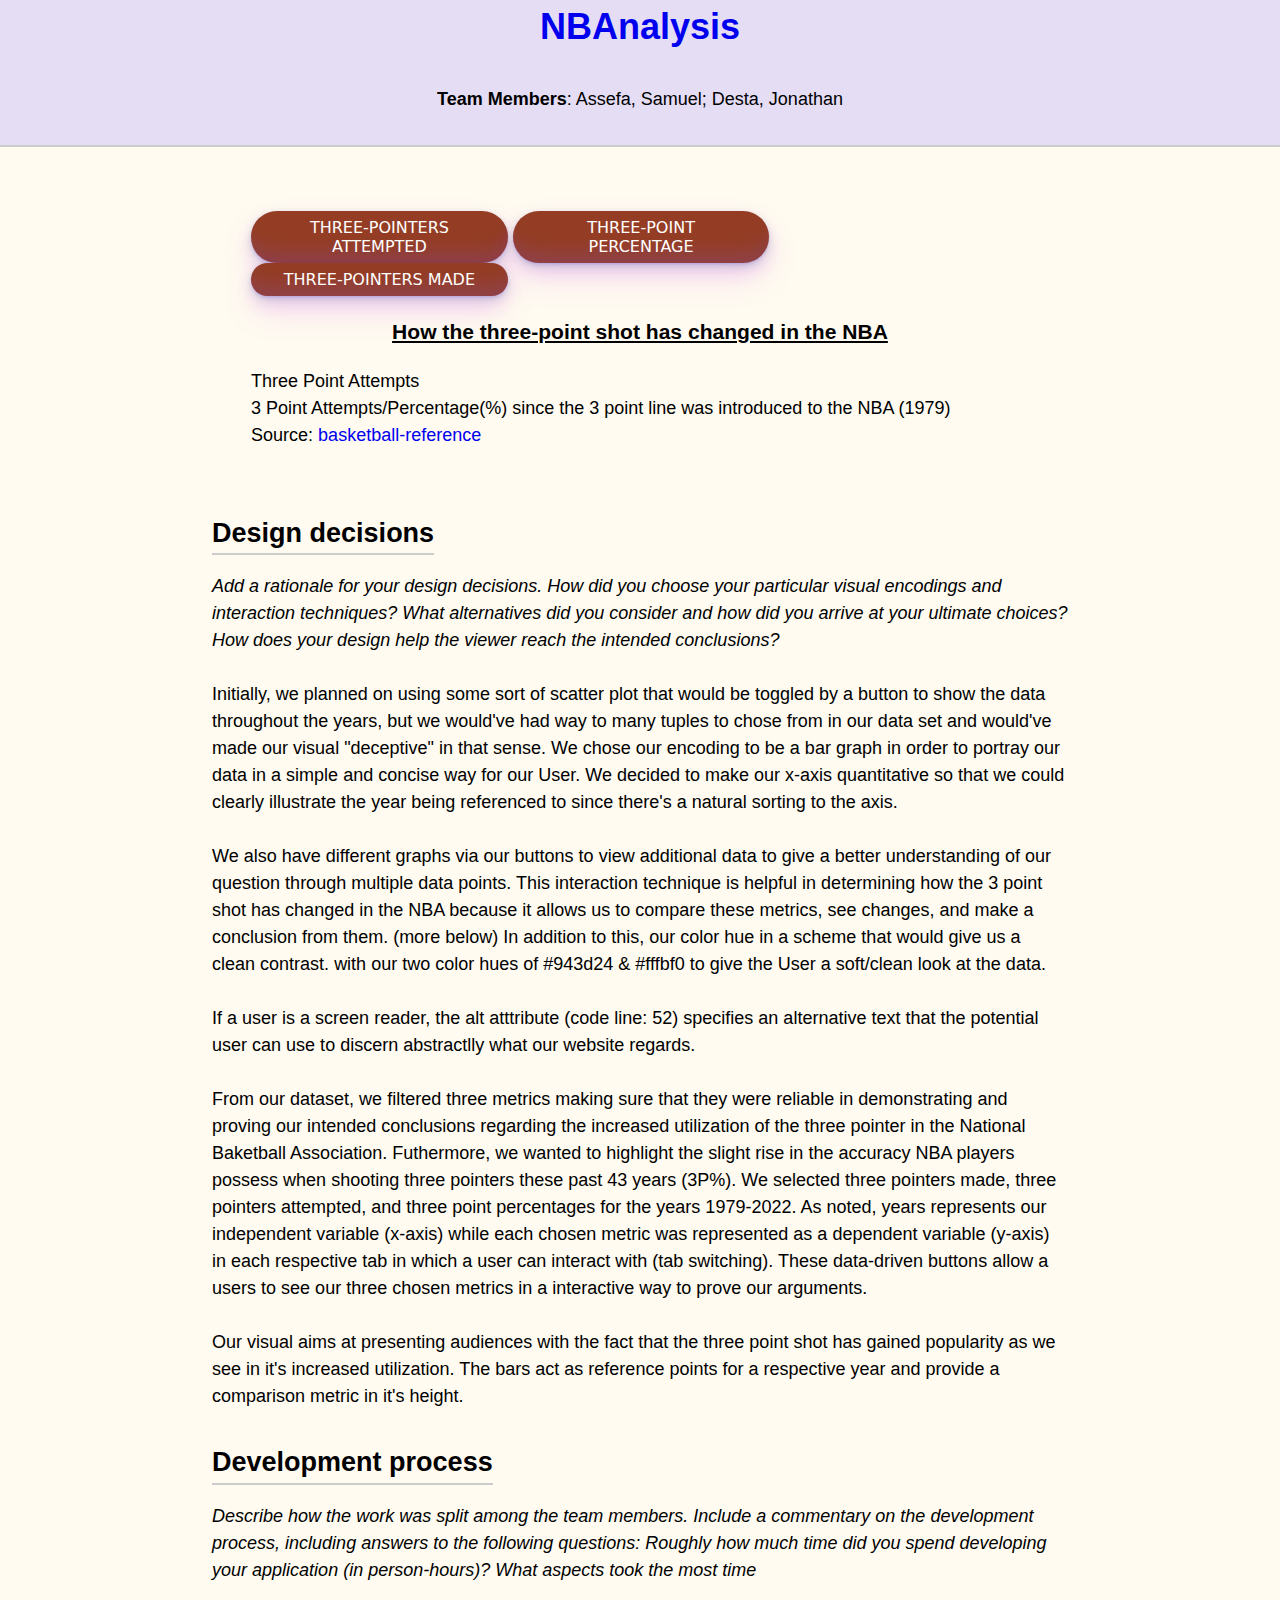
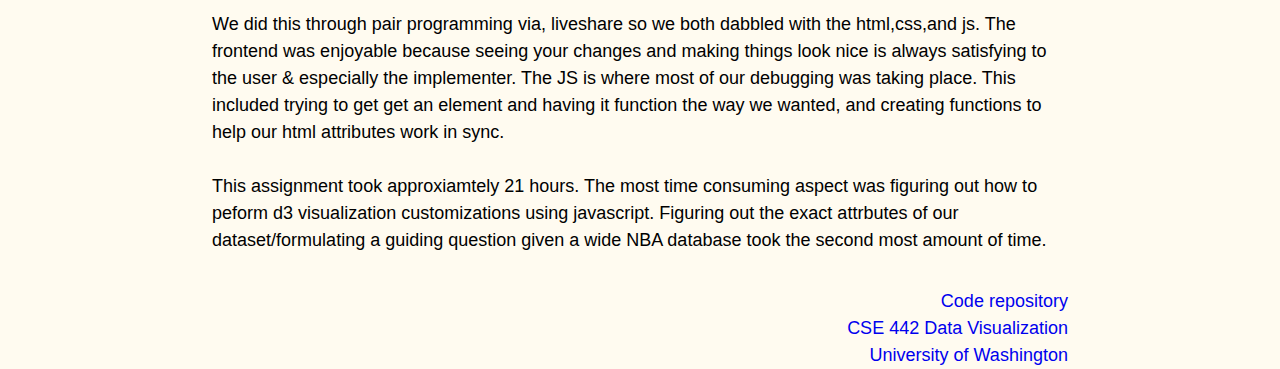
==== index.html @ b682032b "file structure" ====
<!DOCTYPE html>
<html lang="en">
  <head>
    <!--<script src="https://d3js.org/d3.v3.min.js" charset="utf-8"></script> -->

    <meta content="utf-8" http-equiv="encoding" />
    <meta charset="utf-8" />
    <meta name="viewport" content="width=device-width, initial-scale=1" />
    <!-- Uncomment if you want your page to NOT be indexed by search engines: -->
    <!-- <meta name="robots" content="none"> -->
    <link rel="stylesheet" href="style.css" />
    <title>NBAnalysis</title>

    <!-- Uncomment if using d3: -->
    <script src="https://d3js.org/d3.v4.js"></script>
  </head>

  <!------------------------------------------------------------>
  <!-- You are free to modify this template however you want! -->
  <!------------------------------------------------------------>

  <body>
    <header>
      <h1 id="headerTitle"><a href=".">NBAnalysis</a></h1>

      <p><strong>Team Members</strong>: Assefa, Samuel; Desta, Jonathan</p>
    </header>

    <main>
      <div>
        <button
          onclick="update('threeAttempts', 'Three Point Attempts'); changeLabel()"
        >
          THREE-POINTERS ATTEMPTED
        </button>
        <button
          onclick="update('threePercentage', 'Three Point %'); changeLabel2()"
        >
          THREE-POINT PERCENTAGE
        </button>
        <button
          onclick="update('threesMade', 'Three Points Made'); changeLabel3()"
        >
          THREE-POINTERS MADE
        </button>
      </div>
      <div>
        <h3 id="title">How the three-point shot has changed in the NBA</h3>
      </div>
      <p id="ylabel">Three Point Attempts</p>

      <div id="graphVisual"></div>
      <p>
        3 Point Attempts/Percentage(%) since the 3 point line was introduced to
        the NBA (1979)<br />
        Source:
        <a
          href="https://www.basketball-reference.com/leagues/NBA_stats_totals.html"
          alt="link to our nba dataset"
          >basketball-reference</a
        >
      </p>

      <!-- Visualization -->
    </main>

    <!-- If you put your rationale in your README, you can delete these two sections: -->

    <section>
      <h2>Design decisions</h2>
      <p>
        <em
          >Add a rationale for your design decisions. How did you choose your
          particular visual encodings and interaction techniques? What
          alternatives did you consider and how did you arrive at your ultimate
          choices? How does your design help the viewer reach the intended
          conclusions?</em
        >
        <br /><br />

        Initially, we planned on using some sort of scatter plot that would be
        toggled by a button to show the data throughout the years, but we
        would've had way to many tuples to chose from in our data set and
        would've made our visual "deceptive" in that sense. We chose our
        encoding to be a bar graph in order to portray our data in a simple and
        concise way for our User. We decided to make our x-axis quantitative so
        that we could clearly illustrate the year being referenced to since
        there's a natural sorting to the axis.<br /><br />

        We also have different graphs via our buttons to view additional data to
        give a better understanding of our question through multiple data
        points. This interaction technique is helpful in determining how the 3
        point shot has changed in the NBA because it allows us to compare these
        metrics, see changes, and make a conclusion from them. (more below) In
        addition to this, our color hue in a scheme that would give us a clean
        contrast. with our two color hues of #943d24 & #fffbf0 to give the User
        a soft/clean look at the data.<br /><br />

        If a user is a screen reader, the alt atttribute (code line: 52)
        specifies an alternative text that the potential user can use to discern
        abstractlly what our website regards.<br />

        <br />
        From our dataset, we filtered three metrics making sure that they were
        reliable in demonstrating and proving our intended conclusions regarding
        the increased utilization of the three pointer in the National Baketball
        Association. Futhermore, we wanted to highlight the slight rise in the
        accuracy NBA players possess when shooting three pointers these past 43
        years (3P%). We selected three pointers made, three pointers attempted,
        and three point percentages for the years 1979-2022. As noted, years
        represents our independent variable (x-axis) while each chosen metric
        was represented as a dependent variable (y-axis) in each respective tab
        in which a user can interact with (tab switching). These data-driven
        buttons allow a users to see our three chosen metrics in a interactive
        way to prove our arguments. <br />

        <br />
        Our visual aims at presenting audiences with the fact that the three
        point shot has gained popularity as we see in it's increased
        utilization. The bars act as reference points for a respective year and
        provide a comparison metric in it's height.
      </p>
      <p>
        <!-- TODO: Rationale -->
      </p>
    </section>

    <section>
      <h2>Development process</h2>
      <p>
        <em
          >Describe how the work was split among the team members. Include a
          commentary on the development process, including answers to the
          following questions: Roughly how much time did you spend developing
          your application (in person-hours)? What aspects took the most
          time</em
        ><br /><br />

        We did this through pair programming via, liveshare so we both dabbled
        with the html,css,and js. The frontend was enjoyable because seeing your
        changes and making things look nice is always satisfying to the user &
        especially the implementer. The JS is where most of our debugging was
        taking place. This included trying to get get an element and having it
        function the way we wanted, and creating functions to help our html
        attributes work in sync.

        <br />

        <br />
        This assignment took approxiamtely 21 hours. The most time consuming
        aspect was figuring out how to peform d3 visualization customizations
        using javascript. Figuring out the exact attrbutes of our
        dataset/formulating a guiding question given a wide NBA database took
        the second most amount of time.
      </p>
      <p>
        <!-- TODO: Development Process -->
      </p>
    </section>

    <footer>
      <p>
        <a href="https://gitlab.cs.washington.edu/cse442-22au/a3/NBAnalysis"
          >Code repository</a
        >
        <br />
        <a href="https://courses.cs.washington.edu/courses/cse442/22au/"
          >CSE 442 Data Visualization</a
        >
        <br />
        <a href="https://www.washington.edu">University of Washington</a>
      </p>
    </footer>
    <script src="main.js"></script>
  </body>
</html>
---- style.css ----
/* Reset padding and margin */
* {
  margin: 0;
  padding: 0;
}

body {
  font: 18px/1.5 "Avenir", "Avenir Next", "Helvetica Neue", Arial, sans-serif;
  background-color: #fffbf0;
  
}

header{
  width: 100%;
  text-align: center;


}

section,
footer {
  max-width: 90ex;
  margin: 0 auto;
}

header {
  padding-bottom: 32px;
  border-bottom: 2px solid #ccc;
  background-color: #e4ddf4;
}

main {
  width: fit-content;
  margin: 64px auto;
}

footer {
  padding-top: 16px;
  text-align: right;
}

h1 {
  margin-bottom: 32px;
  color: #492a7c;
}

h2 {
  width: fit-content;
  margin: 32px 0 16px;
  border-bottom: 2px solid #ccc;
}

a {
  text-decoration: none;
}

section p {
  margin: 1em 0;
}



button {
  width: 33%;
  background-color: #943d24;
  border-radius: 100px;
  box-shadow: rgba(130, 84, 222, 0.2) 0 -25px 18px -14px inset,rgba(123, 62, 222, 0.15) 0 1px 2px,rgba(126, 76, 224, 0.15) 0 2px 4px,rgba(44, 187, 99, .15) 0 4px 8px,rgba(157, 47, 230, 0.15) 0 8px 16px,rgba(202, 48, 232, 0.15) 0 16px 32px;
  color: white;
  cursor: pointer;
  display: inline-block;
  font-family: CerebriSans-Regular,-apple-system,system-ui,Roboto,sans-serif;
  padding: 7px 20px;
  text-align: center;
  text-decoration: none;
  transition: all 250ms;
  border: 0;
  font-size: 16px;
  user-select: none;
  -webkit-user-select: none;
  touch-action: manipulation;
}

button:hover {
  box-shadow: rgba(151, 37, 212, 0.35) 0 -25px 18px -14px inset,rgba(138, 50, 221, 0.25) 0 1px 2px,rgba(182, 72, 226, 0.25) 0 2px 4px,rgba(188, 60, 230, 0.25) 0 4px 8px,rgba(162, 52, 230, 0.25) 0 8px 16px,rgba(178, 86, 240, 0.25) 0 16px 32px;
  transform: scale(1.05) rotate(-1deg);
}

#title{
  text-align: center;
  padding: 10px;
  margin: 10px;
  text-decoration:underline
}

#ylabel{
  left: 10px;
  top: 20px;
}
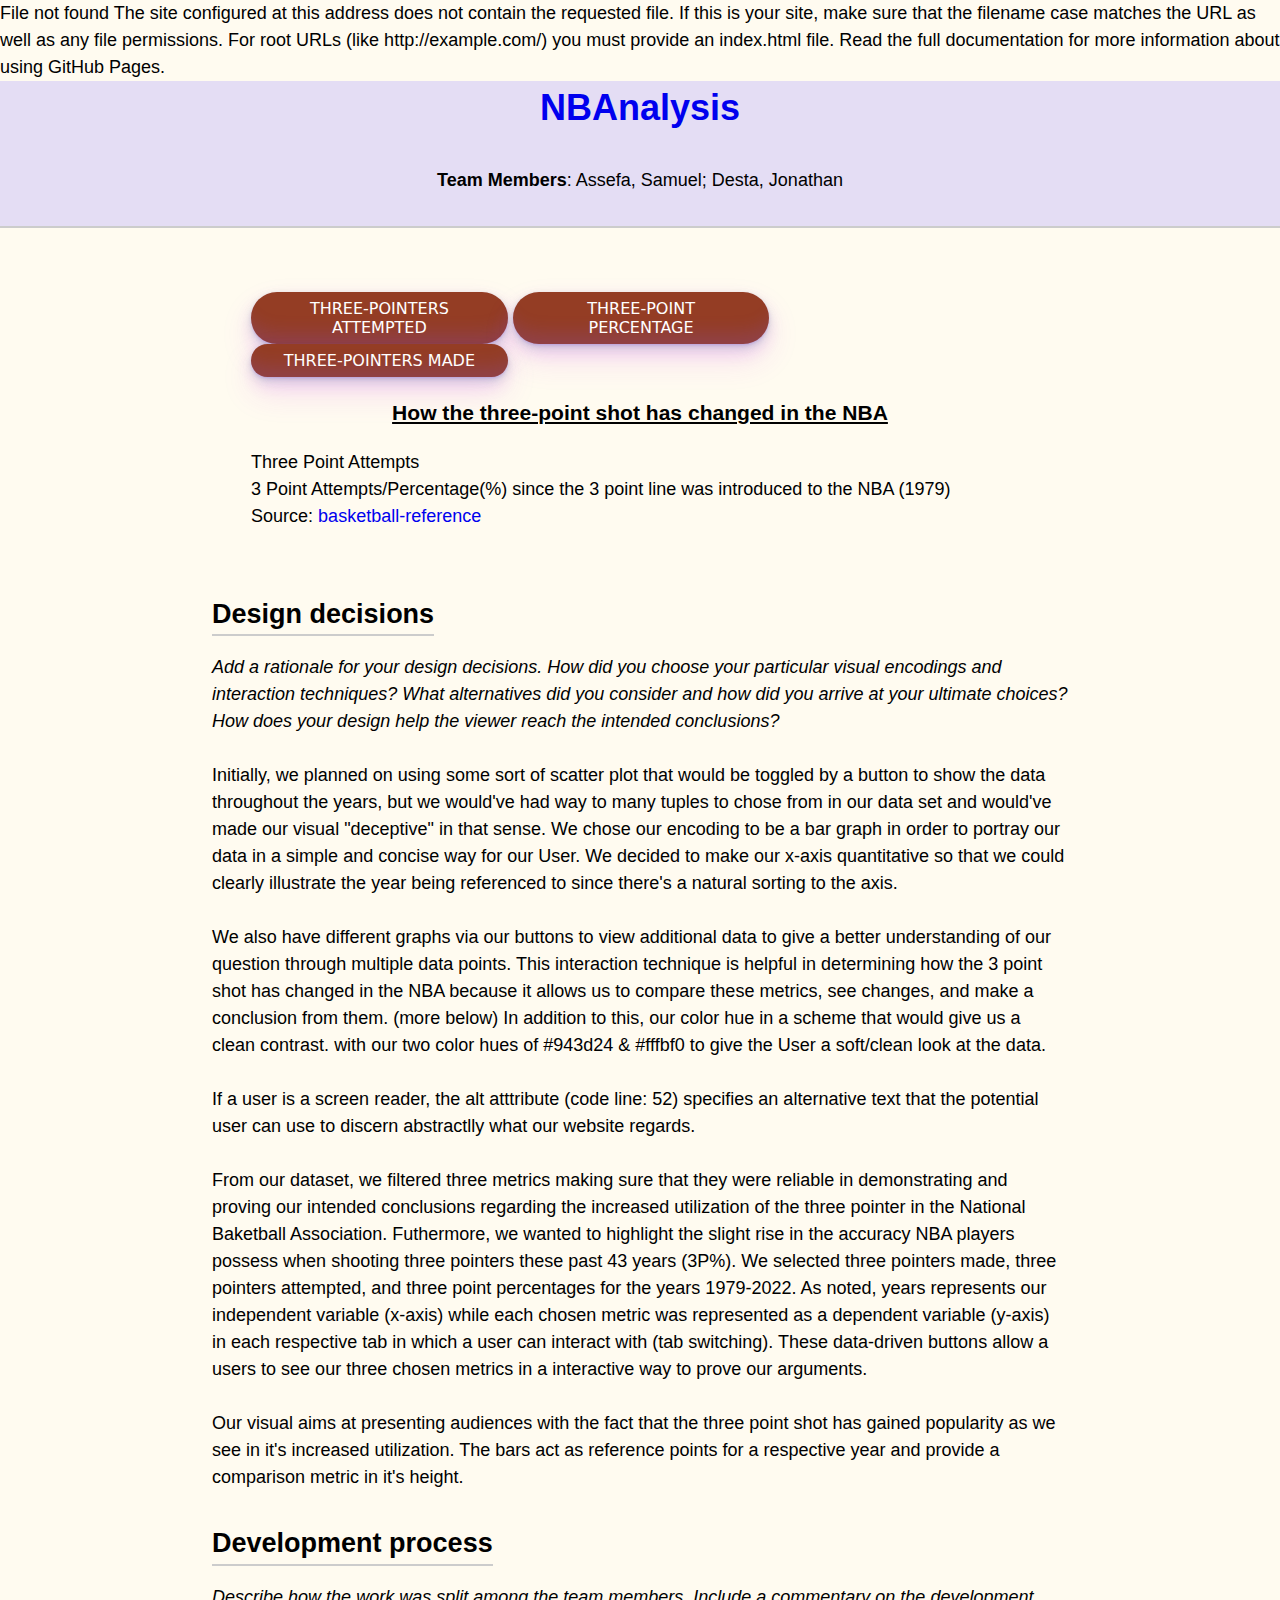
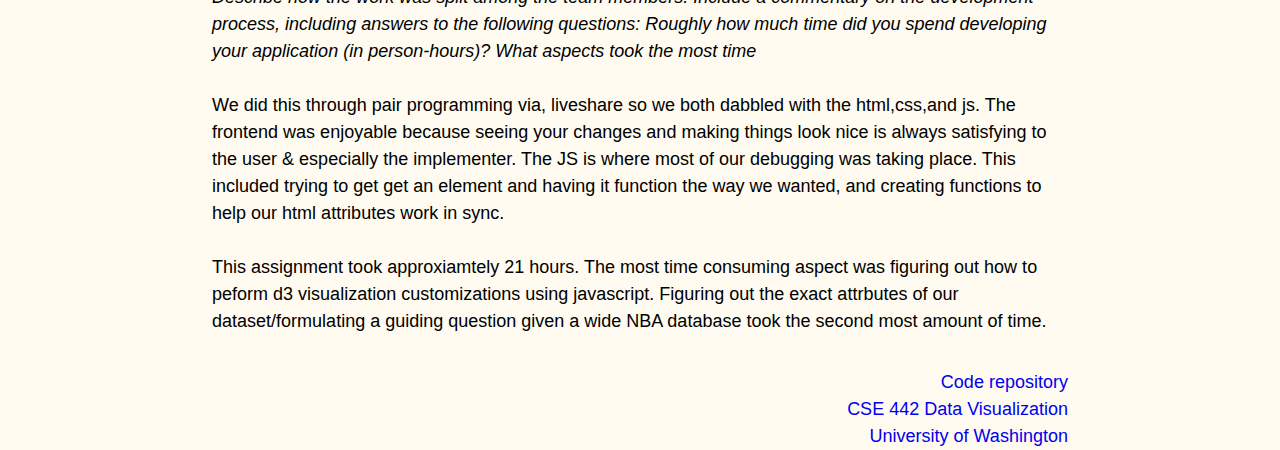
==== commit aac59a74: "pulling csv file from wrong folder" ====
--- a/index.html
+++ b/index.html
@@ -13,7 +13,14 @@
 
     <!-- Uncomment if using d3: -->
     <script src="https://d3js.org/d3.v4.js"></script>
-  </head>
+  </head>File not found
+
+The site configured at this address does not contain the requested file.
+
+If this is your site, make sure that the filename case matches the URL as well as any file permissions.
+For root URLs (like http://example.com/) you must provide an index.html file.
+
+Read the full documentation for more information about using GitHub Pages.
 
   <!------------------------------------------------------------>
   <!-- You are free to modify this template however you want! -->
